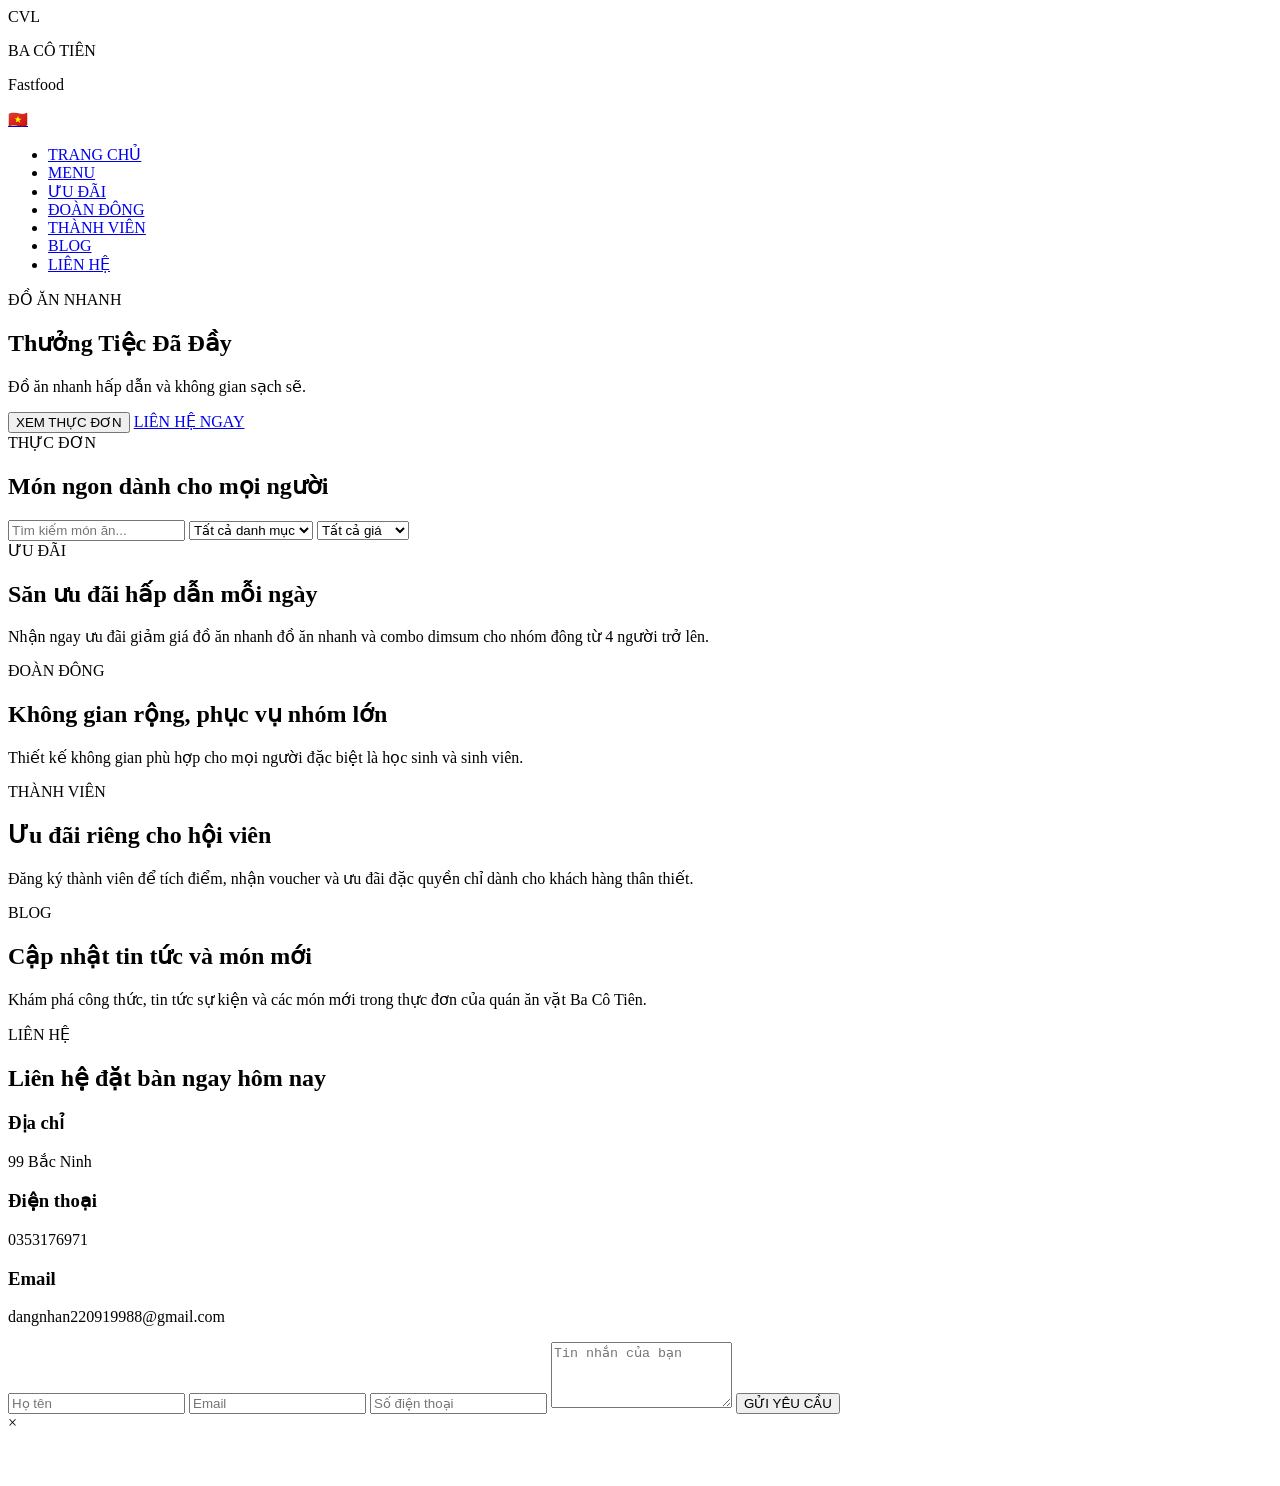
==== index.html @ 2cc50535 "mess" ====
<!DOCTYPE html>
<html lang="vi">
<head>
    <meta charset="UTF-8">
    <meta name="viewport" content="width=device-width, initial-scale=1.0">
    <title>BA CÔ TIÊN Premium</title>
    <link rel="stylesheet" href="css/style.css">
</head>
<body>
    <div class="topbar">
        <div class="brand">
            <div class="brand-icon">CVL</div>
            <div>
                <p class="brand-label">BA CÔ TIÊN</p>
                <p class="brand-sub">Fastfood</p>
            </div>
        </div>
        <a href="#" class="lang-btn">🇻🇳</a>
    </div>

    <header class="site-header">
        <nav class="main-nav">
            <ul>
                <li><a href="#home">TRANG CHỦ</a></li>
                <li><a href="#menu">MENU</a></li>
                <li><a href="#offers">ƯU ĐÃI</a></li>
                <li><a href="#groups">ĐOÀN ĐÔNG</a></li>
                <li><a href="#members">THÀNH VIÊN</a></li>
                <li><a href="#blog">BLOG</a></li>
                <li><a href="#contact">LIÊN HỆ</a></li>
            </ul>
        </nav>
    </header>

    <main>
        <section class="hero" id="home">
            <div class="hero-inner">
                <div class="hero-copy">
                    <span class="hero-pill"> ĐỒ ĂN NHANH </span>
                    <h1>Thưởng Tiệc Đã Đầy</h1>
                    <p>Đồ ăn nhanh hấp dẫn và không gian sạch sẽ.</p>
                    <div class="hero-actions">
                        <button id="view-menu-btn" type="button" class="btn btn-primary">XEM THỰC ĐƠN</button>
                        <a href="#contact" class="btn btn-secondary">LIÊN HỆ NGAY</a>
                    </div>
                </div>
                <div class="hero-visual">
                    <div class="visual-panel">
                        <div class="basket-stack">
                            <div class="basket basket-1"></div>
                            <div class="basket basket-2"></div>
                            <div class="basket basket-3"></div>
                            <div class="basket basket-4"></div>
                            <div class="basket basket-5"></div>
                            <div class="basket basket-6"></div>
                        </div>
                        <div class="seafood-plate"></div>
                    </div>
                </div>
            </div>
            <div class="hero-shadow"></div>
        </section>

        <section id="menu" class="menu">
            <div class="section-heading">
                <span>THỰC ĐƠN</span>
                <h2>Món ngon dành cho mọi người</h2>
            </div>
            <div class="filters">
                <input type="text" id="search" placeholder="Tìm kiếm món ăn...">
                <select id="category-filter">
                    <option value="">Tất cả danh mục</option>
                </select>
                <select id="price-filter">
                    <option value="">Tất cả giá</option>
                    <option value="low">Dưới 100k</option>
                    <option value="medium">100k - 200k</option>
                    <option value="high">Trên 200k</option>
                </select>
            </div>
            <div class="menu-list"></div>
        </section>

        <section id="offers" class="content-section">
            <div class="section-heading">
                <span>ƯU ĐÃI</span>
                <h2>Săn ưu đãi hấp dẫn mỗi ngày</h2>
            </div>
            <p>Nhận ngay ưu đãi giảm giá đồ ăn nhanh đồ ăn nhanh và combo dimsum cho nhóm đông từ 4 người trở lên.</p>
        </section>

        <section id="groups" class="content-section">
            <div class="section-heading">
                <span>ĐOÀN ĐÔNG</span>
                <h2>Không gian rộng, phục vụ nhóm lớn</h2>
            </div>
            <p>Thiết kế không gian phù hợp cho mọi người đặc biệt là học sinh và sinh viên.</p>
        </section>

        <section id="members" class="content-section">
            <div class="section-heading">
                <span>THÀNH VIÊN</span>
                <h2>Ưu đãi riêng cho hội viên</h2>
            </div>
            <p>Đăng ký thành viên để tích điểm, nhận voucher và ưu đãi đặc quyền chỉ dành cho khách hàng thân thiết.</p>
        </section>

        <section id="blog" class="content-section">
            <div class="section-heading">
                <span>BLOG</span>
                <h2>Cập nhật tin tức và món mới</h2>
            </div>
            <p>Khám phá công thức, tin tức sự kiện và các món mới trong thực đơn của quán ăn vặt Ba Cô Tiên.</p>
        </section>

        <section id="contact" class="content-section contact-section">
            <div class="section-heading">
                <span>LIÊN HỆ</span>
                <h2>Liên hệ đặt bàn ngay hôm nay</h2>
            </div>
            <div class="contact-grid">
                <div class="contact-info">
                    <h3>Địa chỉ</h3>
                    <p>99 Bắc Ninh</p>
                    <h3>Điện thoại</h3>
                    <p>0353176971</p>
                    <h3>Email</h3>
                    <p>dangnhan220919988@gmail.com</p>
                </div>
                <form class="contact-form">
                    <input type="text" placeholder="Họ tên" required>
                    <input type="email" placeholder="Email" required>
                    <input type="tel" placeholder="Số điện thoại" required>
                    <textarea rows="4" placeholder="Tin nhắn của bạn"></textarea>
                    <button type="submit" class="btn btn-primary">GỬI YÊU CẦU</button>
                </form>
            </div>
        </section>
    </main>

    <div id="dish-modal" class="modal">
        <div class="modal-content">
            <span class="close">&times;</span>
            <h2 id="modal-title"></h2>
            <img id="modal-image" src="" alt="">
            <p id="modal-description"></p>
            <p id="modal-price"></p>
        </div>
    </div>

    <script src="js/main.js"></script>
    <script src="js/api.js"></script>
    <script src="js/utils.js"></script>
</body>
</html>
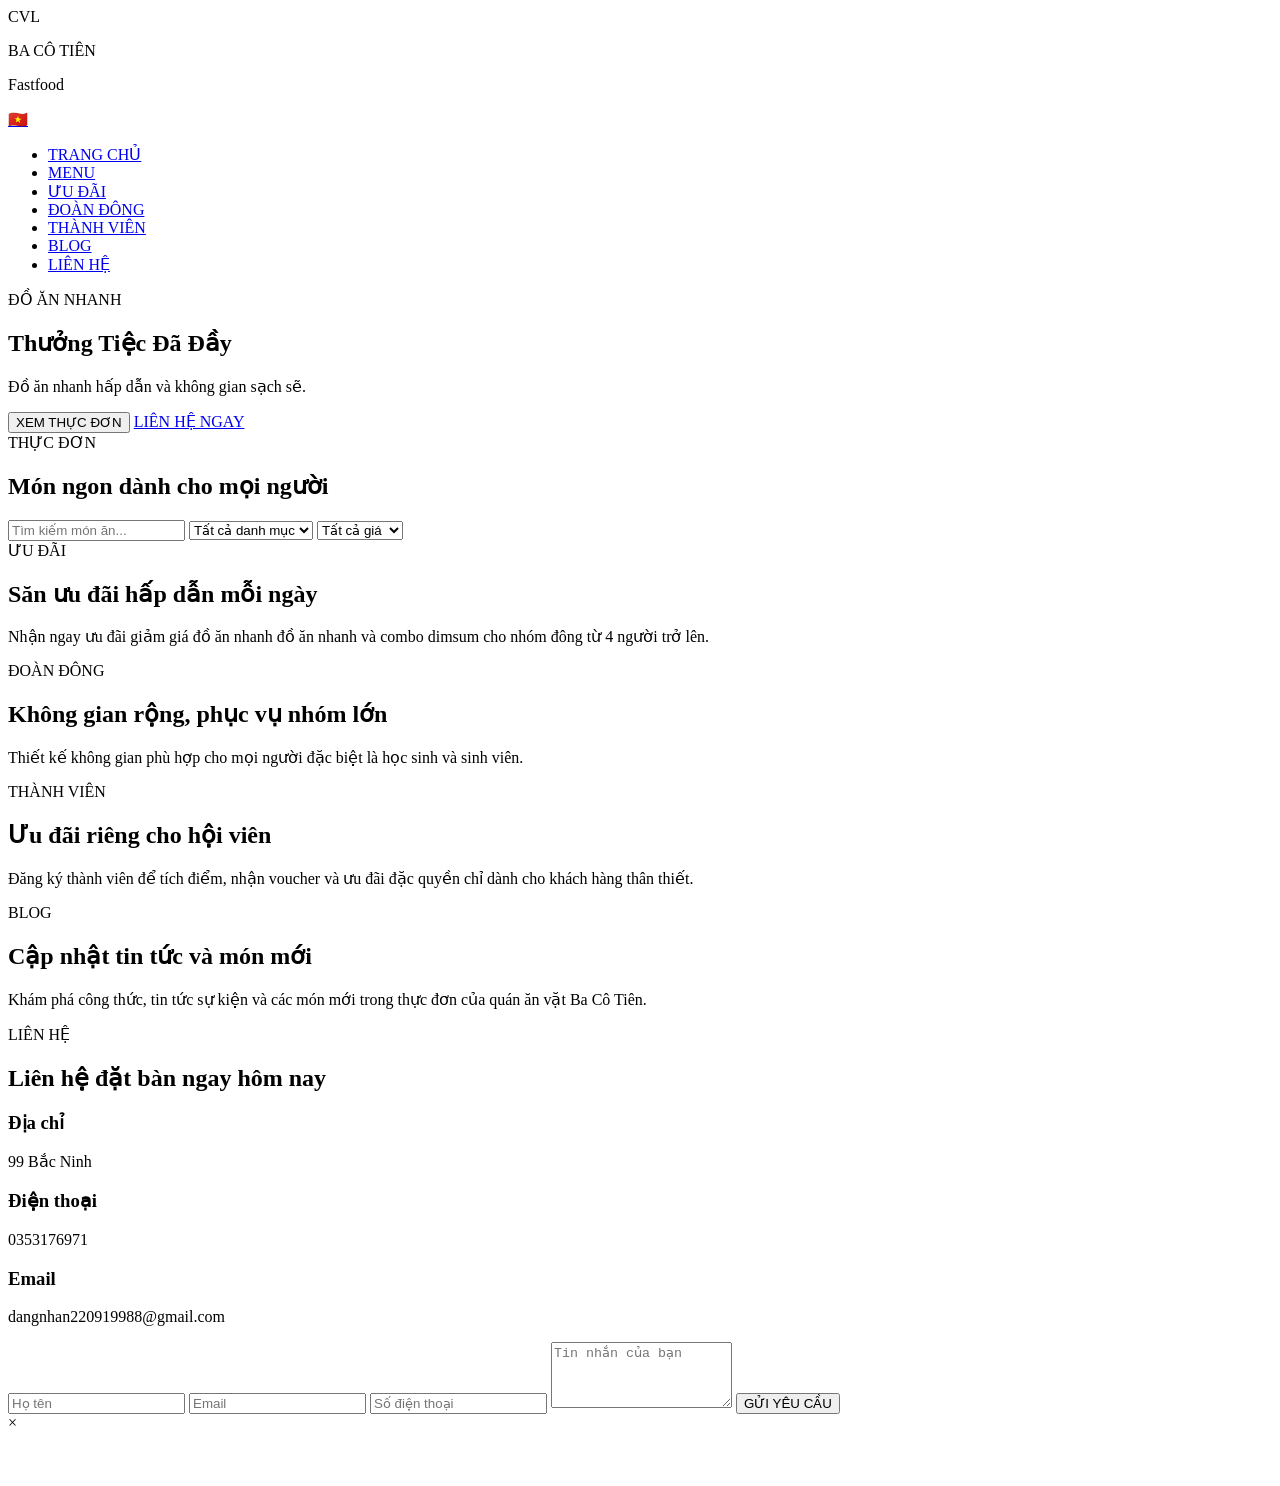
==== commit b1bdb140: "nhan" ====
--- a/index.html
+++ b/index.html
@@ -73,9 +73,8 @@
                 </select>
                 <select id="price-filter">
                     <option value="">Tất cả giá</option>
-                    <option value="low">Dưới 100k</option>
-                    <option value="medium">100k - 200k</option>
-                    <option value="high">Trên 200k</option>
+                    <option value="low">100k-400k</option>
+                    <option value="medium">Dưới 100K</option>
                 </select>
             </div>
             <div class="menu-list"></div>
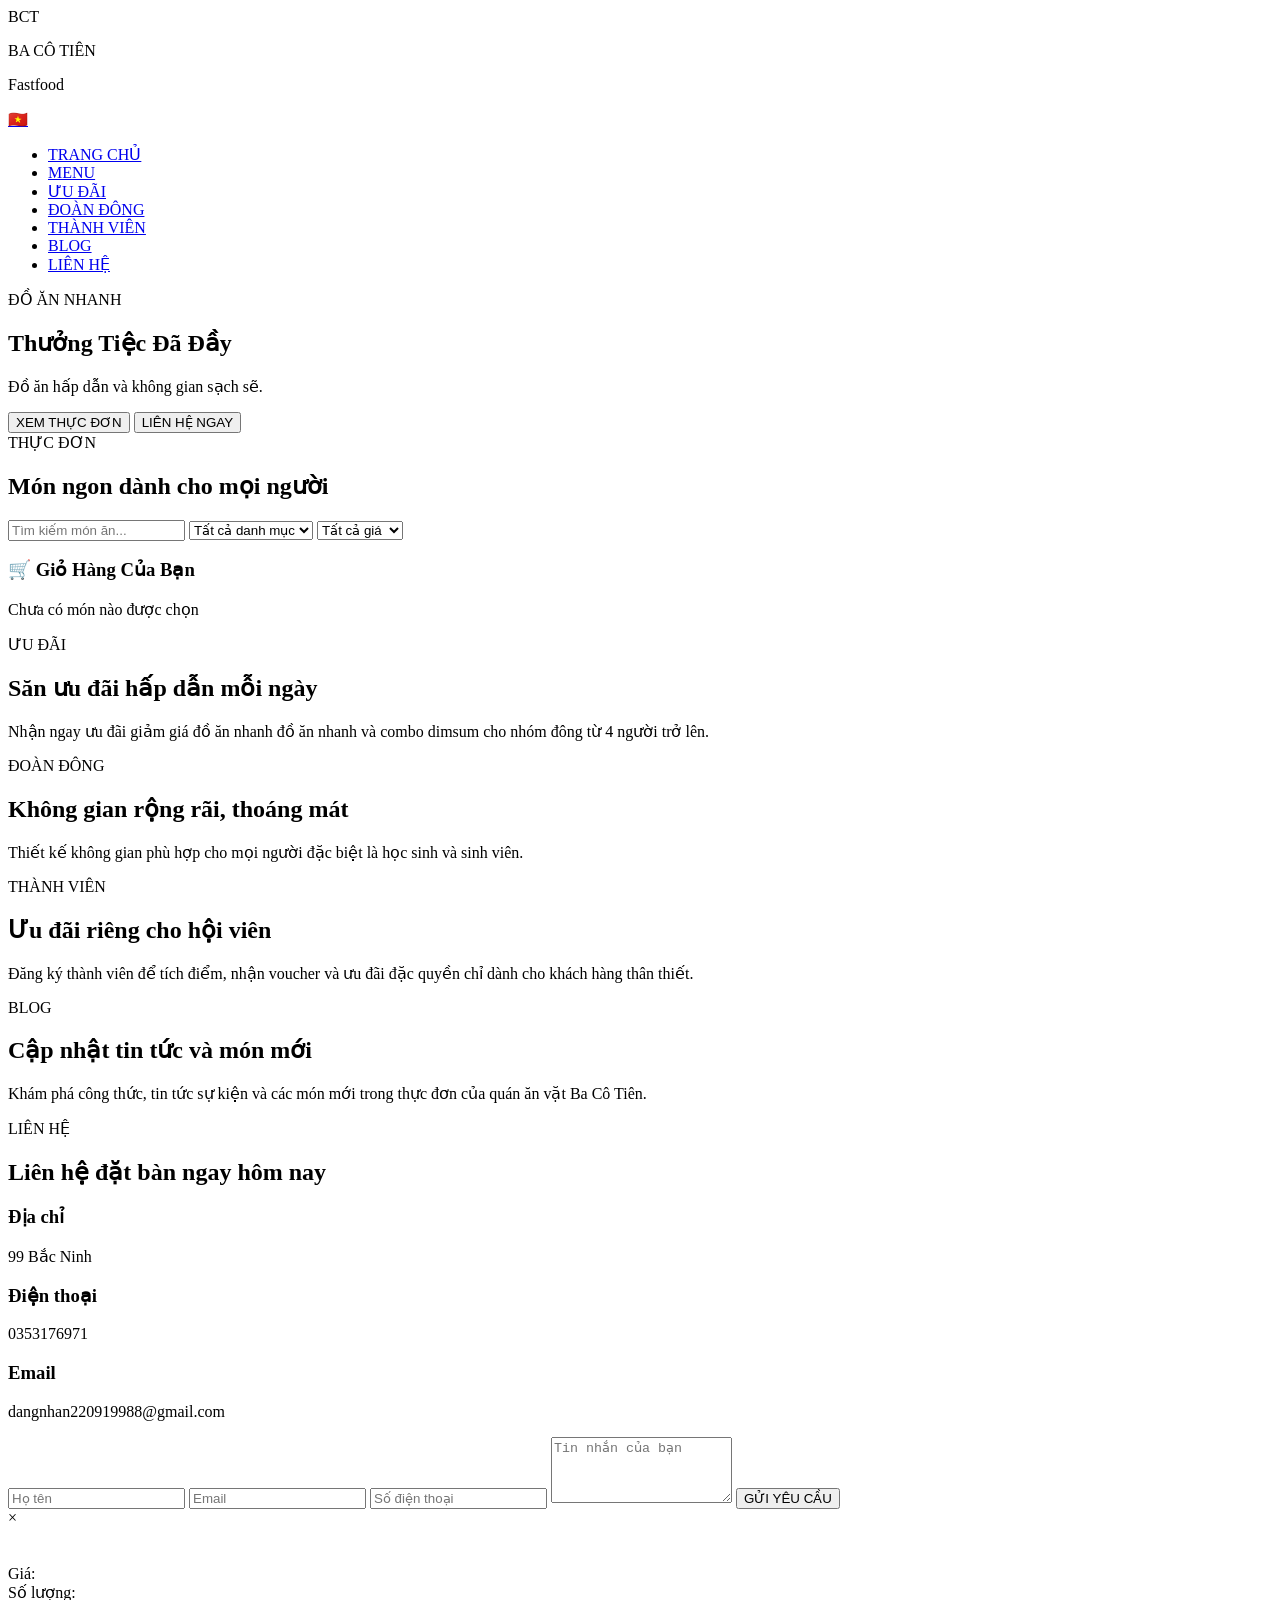
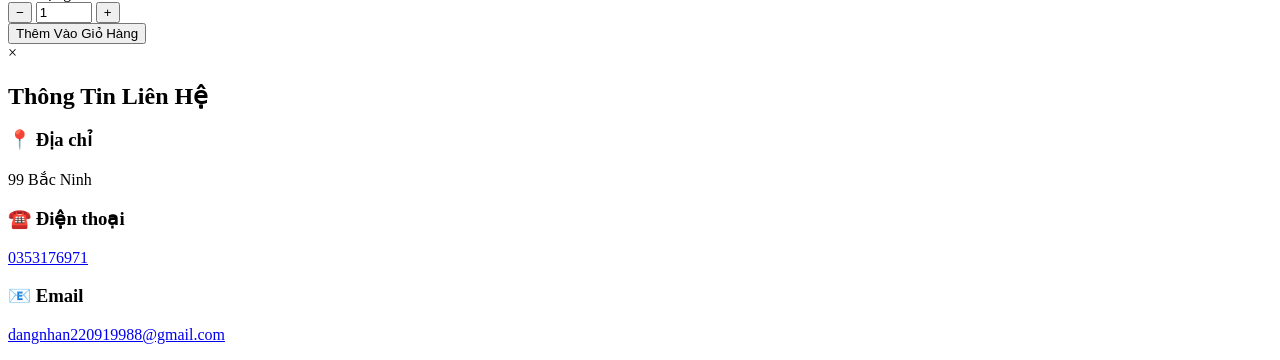
==== commit 2ac1f861: "update full project" ====
--- a/index.html
+++ b/index.html
@@ -9,7 +9,7 @@
 <body>
     <div class="topbar">
         <div class="brand">
-            <div class="brand-icon">CVL</div>
+            <div class="brand-icon">BCT</div>
             <div>
                 <p class="brand-label">BA CÔ TIÊN</p>
                 <p class="brand-sub">Fastfood</p>
@@ -38,10 +38,10 @@
                 <div class="hero-copy">
                     <span class="hero-pill"> ĐỒ ĂN NHANH </span>
                     <h1>Thưởng Tiệc Đã Đầy</h1>
-                    <p>Đồ ăn nhanh hấp dẫn và không gian sạch sẽ.</p>
+                    <p>Đồ ăn hấp dẫn và không gian sạch sẽ.</p>
                     <div class="hero-actions">
                         <button id="view-menu-btn" type="button" class="btn btn-primary">XEM THỰC ĐƠN</button>
-                        <a href="#contact" class="btn btn-secondary">LIÊN HỆ NGAY</a>
+                        <button id="contact-btn" type="button" class="btn btn-secondary">LIÊN HỆ NGAY</button>
                     </div>
                 </div>
                 <div class="hero-visual">
@@ -77,6 +77,25 @@
                     <option value="medium">Dưới 100K</option>
                 </select>
             </div>
+            
+            <!-- Cart Display Section -->
+            <div class="cart-section">
+                <div class="cart-header">
+                    <h3>🛒 Giỏ Hàng Của Bạn</h3>
+                    <button id="clear-cart-btn" class="btn-clear-cart" style="display: none;">Xóa Tất Cả</button>
+                </div>
+                <div id="cart-display" class="cart-items">
+                    <p class="cart-empty">Chưa có món nào được chọn</p>
+                </div>
+                <div id="cart-summary" class="cart-summary" style="display: none;">
+                    <div class="cart-total">
+                        <span>Tổng tiền:</span>
+                        <span id="total-price">0 VND</span>
+                    </div>
+                    <button id="checkout-btn" class="btn btn-primary btn-checkout">Đặt Hàng</button>
+                </div>
+            </div>
+            
             <div class="menu-list"></div>
         </section>
 
@@ -91,7 +110,7 @@
         <section id="groups" class="content-section">
             <div class="section-heading">
                 <span>ĐOÀN ĐÔNG</span>
-                <h2>Không gian rộng, phục vụ nhóm lớn</h2>
+                <h2>Không gian rộng rãi, thoáng mát</h2>
             </div>
             <p>Thiết kế không gian phù hợp cho mọi người đặc biệt là học sinh và sinh viên.</p>
         </section>
@@ -140,15 +159,59 @@
     <div id="dish-modal" class="modal">
         <div class="modal-content">
             <span class="close">&times;</span>
-            <h2 id="modal-title"></h2>
-            <img id="modal-image" src="" alt="">
-            <p id="modal-description"></p>
-            <p id="modal-price"></p>
+            <div class="modal-body">
+                <img id="modal-image" src="" alt="">
+                <div class="modal-details">
+                    <h2 id="modal-ti tle"></h2>
+                    <p id="modal-category" class="modal-category"></p>
+                    <p id="modal-availability" class="status"></p>
+                    <p id="modal-description" class="modal-description"></p>
+                    
+                    <div class="modal-footer">
+                        <div class="price-section">
+                            <span class="price-label">Giá:</span>
+                            <span id="modal-price" class="modal-price"></span>
+                        </div>
+                        
+                        <div class="quantity-section">
+                            <label for="quantity-input">Số lượng:</label>
+                            <div class="quantity-control">
+                                <button type="button" class="qty-btn" id="qty-minus">−</button>
+                                <input type="number" id="quantity-input" min="1" max="100" value="1">
+                                <button type="button" class="qty-btn" id="qty-plus">+</button>
+                            </div>
+                        </div>
+                        
+                        <button type="button" id="add-to-cart-btn" class="btn btn-primary btn-add-cart">Thêm Vào Giỏ Hàng</button>
+                    </div>
+                </div>
+            </div>
         </div>
     </div>
 
+    <div id="contact-modal" class="modal">
+        <div class="modal-content contact-modal-content">
+            <span class="close">&times;</span>
+            <h2>Thông Tin Liên Hệ</h2>
+            <div class="contact-modal-info">
+                <div class="contact-item">
+                    <h3>📍 Địa chỉ</h3>
+                    <p>99 Bắc Ninh</p>
+                </div>
+                <div class="contact-item">
+                    <h3>☎️ Điện thoại</h3>
+                    <p><a href="tel:0353176971">0353176971</a></p>
+                </div>
+                <div class="contact-item">
+                    <h3>📧 Email</h3>
+                    <p><a href="mailto:dangnhan220919988@gmail.com">dangnhan220919988@gmail.com</a></p>
+                </div>
+            </div>
+        </div>
+    </div>
+
     <script src="js/main.js"></script>
     <script src="js/api.js"></script>
-    <script src="js/utils.js"></script>
+    <script src="js/index.js"></script>
 </body>
 </html>
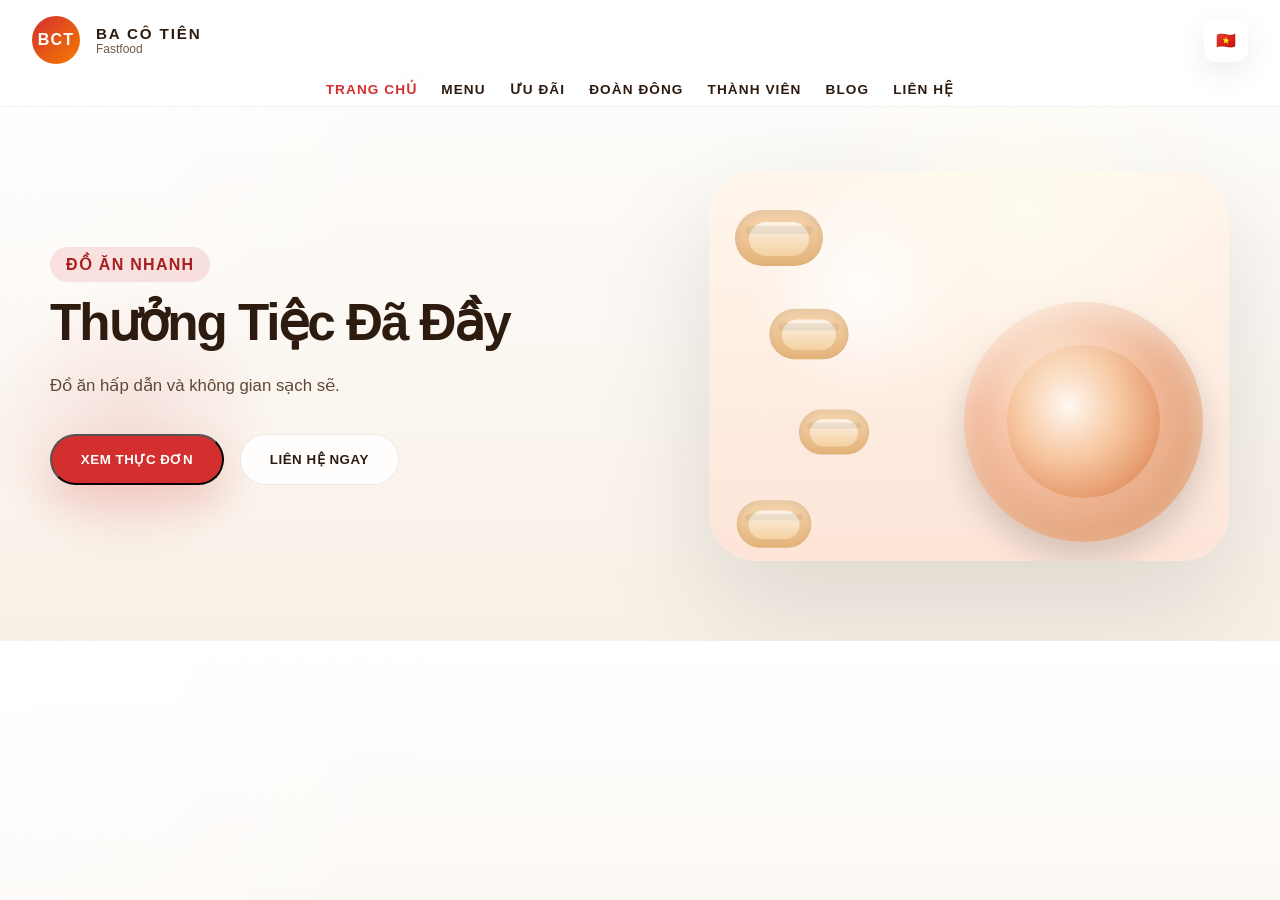
==== commit 4e8f5083: "Update stylesheet and script paths to uppercase" ====
--- a/index.html
+++ b/index.html
@@ -4,7 +4,7 @@
     <meta charset="UTF-8">
     <meta name="viewport" content="width=device-width, initial-scale=1.0">
     <title>BA CÔ TIÊN Premium</title>
-    <link rel="stylesheet" href="css/style.css">
+    <link rel="stylesheet" href="CSS/style.css">
 </head>
 <body>
     <div class="topbar">
@@ -210,8 +210,8 @@
         </div>
     </div>
 
-    <script src="js/main.js"></script>
-    <script src="js/api.js"></script>
-    <script src="js/index.js"></script>
+    <script src="JS/main.js"></script>
+    <script src="JS/api.js"></script>
+    <script src="JS/index.js"></script>
 </body>
-</html>+</html>
--- a/CSS/style.css
+++ b/CSS/style.css
@@ -0,0 +1,757 @@
+/* Main restaurant styles */
+
+:root {
+    --bg: #f8f0e6;
+    --card: #fff9f3;
+    --text: #2d1b10;
+    --accent: #d32f2f;
+    --accent-dark: #a71f1f;
+    --accent-soft: rgba(211, 47, 47, 0.12);
+    --muted: #6e5b48;
+}
+
+* {
+    box-sizing: border-box;
+}
+
+body {
+    margin: 0;
+    padding: 0;
+    font-family: 'Segoe UI', Tahoma, Geneva, Verdana, sans-serif;
+    color: var(--text);
+    background: radial-gradient(circle at top left, rgba(255,255,255,0.9), transparent 30%),
+                linear-gradient(180deg, #ffffff 0%, #f8f0e6 100%);
+}
+
+a {
+    text-decoration: none;
+}
+
+.topbar {
+    display: flex;
+    justify-content: space-between;
+    align-items: center;
+    padding: 1rem 2rem;
+    background: rgba(255,255,255,0.72);
+    backdrop-filter: blur(12px);
+}
+
+.brand {
+    display: flex;
+    align-items: center;
+    gap: 1rem;
+}
+
+.brand-icon {
+    width: 48px;
+    height: 48px;
+    border-radius: 50%;
+    background: linear-gradient(135deg, #d32f2f, #f57c00);
+    color: white;
+    display: grid;
+    place-items: center;
+    font-weight: 700;
+    letter-spacing: 0.08em;
+}
+
+.brand-label {
+    margin: 0;
+    font-size: 0.95rem;
+    font-weight: 700;
+    letter-spacing: 0.12em;
+}
+
+.brand-sub {
+    margin: 0;
+    font-size: 0.75rem;
+    color: var(--muted);
+}
+
+.lang-btn {
+    display: inline-flex;
+    align-items: center;
+    justify-content: center;
+    width: 44px;
+    height: 44px;
+    border-radius: 12px;
+    background: #fff;
+    box-shadow: 0 10px 30px rgba(0,0,0,0.08);
+}
+
+.site-header {
+    background: #fff;
+    padding: 0 2rem 0.5rem;
+    border-bottom: 1px solid rgba(0,0,0,0.05);
+}
+
+.main-nav ul {
+    list-style: none;
+    margin: 0;
+    padding: 0;
+    display: flex;
+    flex-wrap: wrap;
+    justify-content: center;
+    gap: 1.5rem;
+}
+
+.main-nav a {
+    color: var(--text);
+    text-transform: uppercase;
+    font-size: 0.85rem;
+    font-weight: 700;
+    letter-spacing: 0.08em;
+    transition: color 0.25s ease;
+}
+
+.main-nav a.active-nav,
+.main-nav a:hover {
+    color: var(--accent);
+}
+
+.hero {
+    position: relative;
+    overflow: hidden;
+    padding: 4rem 2rem 5rem;
+}
+
+.hero-inner {
+    max-width: 1180px;
+    margin: 0 auto;
+    display: grid;
+    grid-template-columns: 1.2fr 1fr;
+    gap: 2rem;
+    align-items: center;
+}
+
+.hero-copy {
+    z-index: 1;
+}
+
+.hero-pill {
+    display: inline-block;
+    background: rgba(211, 47, 47, 0.12);
+    color: var(--accent-dark);
+    padding: 0.5rem 1rem;
+    border-radius: 999px;
+    font-weight: 700;
+    letter-spacing: 0.08em;
+    margin-bottom: 1rem;
+}
+
+.hero h1 {
+    margin: 0;
+    font-size: clamp(3rem, 4vw, 5rem);
+    line-height: 0.96;
+    letter-spacing: -0.04em;
+}
+
+.hero p {
+    max-width: 560px;
+    margin: 1.5rem 0 2rem;
+    font-size: 1.05rem;
+    line-height: 1.8;
+    color: #5f4837;
+}
+
+.hero-actions {
+    display: flex;
+    gap: 1rem;
+    flex-wrap: wrap;
+}
+
+.btn {
+    display: inline-flex;
+    align-items: center;
+    justify-content: center;
+    padding: 1rem 1.8rem;
+    border-radius: 999px;
+    font-weight: 700;
+    letter-spacing: 0.04em;
+    transition: transform 0.3s ease, box-shadow 0.3s ease;
+}
+
+.btn:hover {
+    transform: translateY(-2px);
+}
+
+.btn-primary {
+    background: var(--accent);
+    color: #fff;
+    box-shadow: 0 18px 40px rgba(211, 47, 47, 0.18);
+}
+
+.btn-secondary {
+    background: rgba(255,255,255,0.88);
+    color: var(--text);
+    border: 1px solid rgba(0,0,0,0.08);
+}
+
+.hero-visual {
+    display: flex;
+    justify-content: center;
+    align-items: center;
+    position: relative;
+}
+
+.visual-panel {
+    width: min(520px, 100%);
+    aspect-ratio: 4 / 3;
+    background: radial-gradient(circle at 30% 30%, rgba(255,255,255,0.9), transparent 25%),
+                linear-gradient(180deg, #fff6ec 0%, #fde5d8 100%);
+    border-radius: 48px;
+    box-shadow: 0 40px 120px rgba(0,0,0,0.12);
+    position: relative;
+    overflow: hidden;
+}
+
+.basket-stack {
+    position: absolute;
+    left: 5%;
+    top: 10%;
+    display: grid;
+    gap: 0.75rem;
+}
+
+.basket {
+    width: 88px;
+    height: 56px;
+    border-radius: 28px;
+    background: linear-gradient(180deg, #f7d7b0 0%, #e3b27a 100%);
+    box-shadow: inset 0 4px 8px rgba(0,0,0,0.08);
+    position: relative;
+}
+
+.basket::before {
+    content: '';
+    position: absolute;
+    inset: 12px 14px 10px;
+    border-radius: 20px;
+    background: linear-gradient(180deg, #fdf3e7 0%, #f4d1a1 100%);
+}
+
+.basket::after {
+    content: '';
+    position: absolute;
+    left: 10px;
+    right: 10px;
+    top: 16px;
+    height: 8px;
+    border-radius: 999px;
+    background: rgba(0,0,0,0.06);
+}
+
+.basket-1 { transform: translate(0, 0) scale(1); }
+.basket-2 { transform: translate(30px, 28px) scale(0.9); }
+.basket-3 { transform: translate(55px, 58px) scale(0.8); }
+.basket-4 { transform: translate(-5px, 82px) scale(0.85); }
+.basket-5 { transform: translate(60px, 100px) scale(0.75); }
+.basket-6 { transform: translate(18px, 126px) scale(0.7); opacity: 0.92; }
+
+.seafood-plate {
+    position: absolute;
+    right: 5%;
+    bottom: 5%;
+    width: 46%;
+    aspect-ratio: 1 / 1;
+    border-radius: 50%;
+    background: radial-gradient(circle at 40% 40%, #ffe9d8, #f4bea1 38%, #d48f5e 100%);
+    box-shadow: inset 0 10px 25px rgba(255,255,255,0.48), 0 16px 32px rgba(0,0,0,0.16);
+}
+
+.seafood-plate::before {
+    content: '';
+    position: absolute;
+    inset: 18%;
+    border-radius: 50%;
+    background: radial-gradient(circle at 40% 40%, #fff8f1 0%, #f7c8a2 40%, #d77540 100%);
+}
+
+.hero-shadow {
+    position: absolute;
+    inset: 0;
+    background: radial-gradient(circle at 80% 20%, rgba(255, 252, 240, 0.8), transparent 18%),
+                radial-gradient(circle at 10% 60%, rgba(211, 47, 47, 0.1), transparent 12%);
+    pointer-events: none;
+}
+
+.menu {
+    max-width: 1180px;
+    margin: 0 auto;
+    padding: 3rem 2rem 4rem;
+}
+
+.section-hidden {
+    display: none !important;
+}
+
+.content-section {
+    max-width: 1180px;
+    margin: 0 auto;
+    padding: 3rem 2rem;
+    background: rgba(255,255,255,0.7);
+    border-radius: 32px;
+    box-shadow: 0 24px 70px rgba(0,0,0,0.04);
+    margin-top: 2rem;
+}
+
+.contact-section {
+    display: block;
+}
+
+.contact-grid {
+    display: grid;
+    grid-template-columns: 1fr 1fr;
+    gap: 2rem;
+    margin-top: 2rem;
+}
+
+.contact-info h3 {
+    margin: 1.25rem 0 0.5rem;
+}
+
+.contact-info p {
+    margin: 0.25rem 0 0.75rem;
+    color: #5f4837;
+}
+
+.contact-form {
+    display: grid;
+    gap: 1rem;
+}
+
+.contact-form input,
+.contact-form textarea {
+    width: 100%;
+    padding: 1rem 1.2rem;
+    border-radius: 18px;
+    border: 1px solid rgba(0,0,0,0.1);
+    font-size: 0.95rem;
+    color: var(--text);
+    background: white;
+    resize: vertical;
+}
+
+@media (max-width: 860px) {
+    .contact-grid {
+        grid-template-columns: 1fr;
+    }
+}
+
+.section-heading span {
+    display: inline-block;
+    text-transform: uppercase;
+    letter-spacing: 0.2em;
+    color: var(--accent);
+    font-weight: 700;
+    margin-bottom: 0.75rem;
+}
+
+.section-heading h2 {
+    margin: 0;
+    font-size: clamp(2rem, 2.4vw, 3rem);
+    line-height: 1.1;
+}
+
+.filters {
+    display: flex;
+    flex-wrap: wrap;
+    gap: 1rem;
+    margin: 2rem 0 1.5rem;
+}
+
+.filters input,
+.filters select {
+    flex: 1;
+    min-width: 220px;
+    border: 1px solid rgba(0,0,0,0.1);
+    border-radius: 14px;
+    padding: 1rem 1.2rem;
+    background: white;
+    color: var(--text);
+    box-shadow: 0 12px 30px rgba(0,0,0,0.04);
+}
+
+.menu-list {
+    display: grid;
+    grid-template-columns: repeat(auto-fit, minmax(260px, 1fr));
+    gap: 1.5rem;
+}
+
+.dish {
+    background: var(--card);
+    border-radius: 28px;
+    padding: 1.5rem;
+    border: 1px solid rgba(211, 47, 47, 0.08);
+    box-shadow: 0 16px 35px rgba(0,0,0,0.06);
+    text-align: center;
+    transition: all 0.3s ease;
+}
+
+.dish:hover {
+    transform: translateY(-8px);
+    box-shadow: 0 24px 50px rgba(211, 47, 47, 0.15);
+    border-color: rgba(211, 47, 47, 0.2);
+}
+
+.dish img {
+    width: 100%;
+    height: 180px;
+    object-fit: cover;
+    border-radius: 22px;
+    margin-bottom: 1rem;
+}
+
+.dish h3 {
+    margin: 0.5rem 0 0.35rem;
+}
+
+.dish-category {
+    margin: 0.2rem 0 0.8rem;
+    color: var(--accent-dark);
+    font-size: 0.9rem;
+    font-weight: 700;
+}
+
+.dish p {
+    margin: 0.4rem 0;
+    color: #6e5b48;
+}
+
+.dish-price {
+    margin: 0.6rem 0 0;
+    font-size: 1rem;
+    font-weight: 700;
+    color: var(--text);
+}
+
+.dish button,
+.btn-view-details {
+    margin-top: 1rem;
+    width: 100%;
+    border: none;
+    border-radius: 999px;
+    padding: 0.95rem;
+    background: var(--accent);
+    color: white;
+    font-weight: 700;
+    cursor: pointer;
+    transition: all 0.2s ease;
+}
+
+.dish button:hover,
+.btn-view-details:hover {
+    background: var(--accent-dark);
+    transform: scale(1.02);
+}
+
+.empty-state {
+    padding: 2rem;
+    text-align: center;
+    color: var(--muted);
+    background: rgba(255,255,255,0.8);
+    border-radius: 20px;
+    box-shadow: inset 0 4px 12px rgba(0,0,0,0.04);
+}
+
+.dish.unavailable {
+    opacity: 0.55;
+}
+
+.modal {
+    display: none;
+    position: fixed;
+    z-index: 20;
+    inset: 0;
+    background: rgba(0,0,0,0.5);
+    padding: 2rem;
+}
+
+.modal-content {
+    background: #fff;
+    max-width: 520px;
+    margin: auto;
+    border-radius: 28px;
+    padding: 2rem;
+    position: relative;
+    box-shadow: 0 24px 80px rgba(0,0,0,0.18);
+}
+
+.modal-content img {
+    width: 100%;
+    border-radius: 20px;
+    margin-bottom: 1rem;
+}
+
+.close {
+    position: absolute;
+    top: 1rem;
+    right: 1rem;
+    color: #666;
+    font-size: 1.5rem;
+    cursor: pointer;
+    transition: color 0.2s ease;
+}
+
+.close:hover {
+    color: var(--accent);
+}
+
+/* Modal Body Styles */
+.modal-body {
+    display: grid;
+    grid-template-columns: 1fr 1fr;
+    gap: 2rem;
+    align-items: start;
+}
+
+.modal-body > img {
+    width: 100%;
+    border-radius: 20px;
+    margin-bottom: 0;
+}
+
+.modal-details {
+    display: flex;
+    flex-direction: column;
+    gap: 1rem;
+}
+
+.modal-details h2 {
+    margin: 0;
+    font-size: 1.8rem;
+    line-height: 1.2;
+    color: var(--text);
+}
+
+.modal-category {
+    margin: 0;
+    color: var(--accent);
+    font-size: 0.9rem;
+    font-weight: 700;
+    text-transform: uppercase;
+    letter-spacing: 0.08em;
+}
+
+.modal-description {
+    margin: 0;
+    color: #6e5b48;
+    line-height: 1.6;
+    font-size: 0.95rem;
+}
+
+.status {
+    margin: 0;
+    padding: 0.5rem 1rem;
+    border-radius: 8px;
+    font-weight: 700;
+    display: inline-block;
+    width: fit-content;
+}
+
+.status.available {
+    background: rgba(76, 175, 80, 0.15);
+    color: #4caf50;
+}
+
+.status.unavailable {
+    background: rgba(211, 47, 47, 0.15);
+    color: var(--accent);
+}
+
+.modal-footer {
+    display: flex;
+    flex-direction: column;
+    gap: 1.5rem;
+    margin-top: 1rem;
+    padding-top: 1.5rem;
+    border-top: 1px solid rgba(0, 0, 0, 0.1);
+}
+
+.price-section {
+    display: flex;
+    align-items: center;
+    gap: 1rem;
+}
+
+.price-label {
+    color: #6e5b48;
+    font-weight: 600;
+}
+
+.modal-price {
+    font-size: 1.5rem;
+    font-weight: 700;
+    color: var(--accent);
+}
+
+.quantity-section {
+    display: flex;
+    flex-direction: column;
+    gap: 0.75rem;
+}
+
+.quantity-section label {
+    color: var(--text);
+    font-weight: 600;
+    font-size: 0.95rem;
+}
+
+.quantity-control {
+    display: flex;
+    align-items: center;
+    gap: 0.5rem;
+    border: 1px solid rgba(0, 0, 0, 0.1);
+    border-radius: 12px;
+    padding: 0.5rem;
+    background: rgba(255, 255, 255, 0.8);
+}
+
+.qty-btn {
+    width: 36px;
+    height: 36px;
+    border: none;
+    background: var(--accent-soft);
+    color: var(--accent);
+    border-radius: 8px;
+    font-size: 1.2rem;
+    cursor: pointer;
+    font-weight: 700;
+    transition: all 0.2s ease;
+    display: flex;
+    align-items: center;
+    justify-content: center;
+}
+
+.qty-btn:hover {
+    background: rgba(211, 47, 47, 0.25);
+    transform: scale(1.05);
+}
+
+#quantity-input {
+    flex: 1;
+    text-align: center;
+    border: none;
+    background: transparent;
+    font-size: 1rem;
+    font-weight: 600;
+    color: var(--text);
+}
+
+#quantity-input:focus {
+    outline: none;
+}
+
+.btn-add-cart {
+    width: 100%;
+    padding: 1rem !important;
+    font-size: 1rem;
+    margin-top: 0.5rem;
+}
+
+.btn-add-cart:disabled {
+    background: #ccc;
+    cursor: not-allowed;
+    box-shadow: none;
+}
+
+.btn-add-cart:disabled:hover {
+    transform: none;
+}
+
+/* Modal Responsiveness */
+@media (max-width: 600px) {
+    .modal-body {
+        grid-template-columns: 1fr;
+        gap: 1rem;
+    }
+    
+    .modal-content {
+        max-width: 100%;
+        padding: 1.5rem;
+    }
+    
+    .modal-details h2 {
+        font-size: 1.4rem;
+    }
+}
+
+@media (max-width: 960px) {
+    .hero-inner {
+        grid-template-columns: 1fr;
+    }
+
+    .hero {
+        padding-top: 2.5rem;
+    }
+}
+
+@media (max-width: 720px) {
+    .topbar,
+    .site-header,
+    .hero,
+    .menu {
+        padding-left: 1rem;
+        padding-right: 1rem;
+    }
+
+    .main-nav ul {
+        justify-content: center;
+        gap: 0.75rem;
+        flex-wrap: wrap;
+    }
+
+    .hero-copy {
+        text-align: center;
+    }
+
+    .hero-actions {
+        justify-content: center;
+    }
+}
+
+/* Contact Modal Styles */
+.contact-modal-content {
+    text-align: center;
+}
+
+.contact-modal-content h2 {
+    margin-bottom: 2rem;
+    color: var(--accent);
+}
+
+.contact-modal-info {
+    display: grid;
+    gap: 1.5rem;
+    text-align: left;
+}
+
+.contact-item {
+    padding: 1.5rem;
+    background: rgba(211, 47, 47, 0.08);
+    border-radius: 16px;
+    border-left: 4px solid var(--accent);
+}
+
+.contact-item h3 {
+    margin: 0 0 0.5rem 0;
+    color: var(--accent);
+    font-size: 1rem;
+}
+
+.contact-item p {
+    margin: 0;
+    color: var(--text);
+    font-size: 1rem;
+    font-weight: 600;
+}
+
+.contact-item a {
+    color: var(--accent);
+    text-decoration: none;
+    transition: color 0.3s ease;
+}
+
+.contact-item a:hover {
+    color: var(--accent-dark);
+    text-decoration: underline;
+}
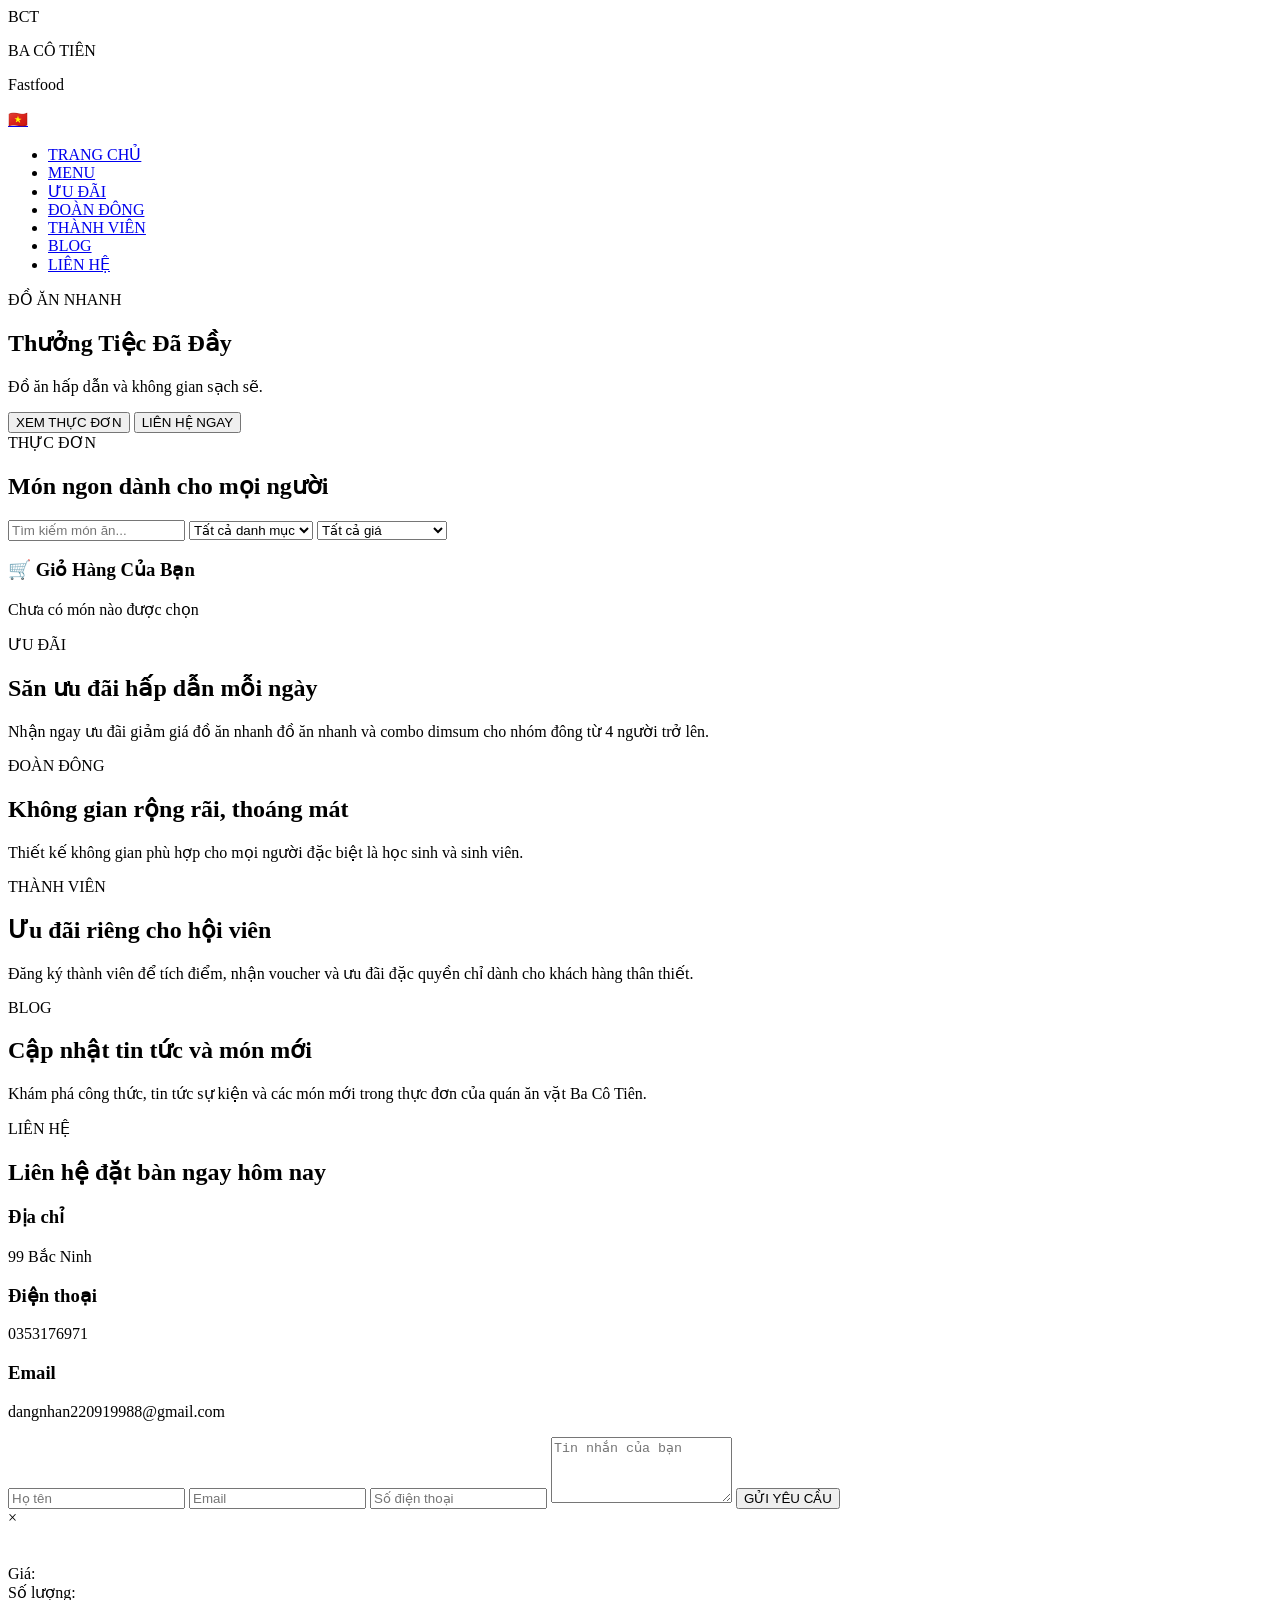
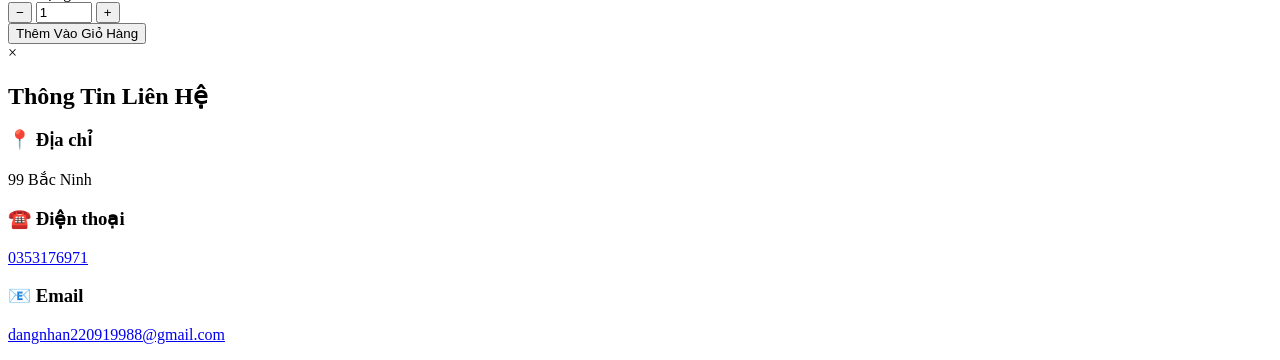
==== commit 18c3b01f: "update" ====
--- a/index.html
+++ b/index.html
@@ -4,7 +4,7 @@
     <meta charset="UTF-8">
     <meta name="viewport" content="width=device-width, initial-scale=1.0">
     <title>BA CÔ TIÊN Premium</title>
-    <link rel="stylesheet" href="CSS/style.css">
+    <link rel="stylesheet" href="css/style.css">
 </head>
 <body>
     <div class="topbar">
@@ -73,8 +73,9 @@
                 </select>
                 <select id="price-filter">
                     <option value="">Tất cả giá</option>
-                    <option value="low">100k-400k</option>
-                    <option value="medium">Dưới 100K</option>
+                    <option value="low">Dưới 100k</option>
+                    <option value="medium">Từ 100k đến 130k
+                    </option>
                 </select>
             </div>
             
@@ -210,8 +211,8 @@
         </div>
     </div>
 
-    <script src="JS/main.js"></script>
-    <script src="JS/api.js"></script>
-    <script src="JS/index.js"></script>
+    <script src="js/main.js"></script>
+    <script src="js/api.js"></script>
+    <script src="js/index.js"></script>
 </body>
-</html>
+</html>
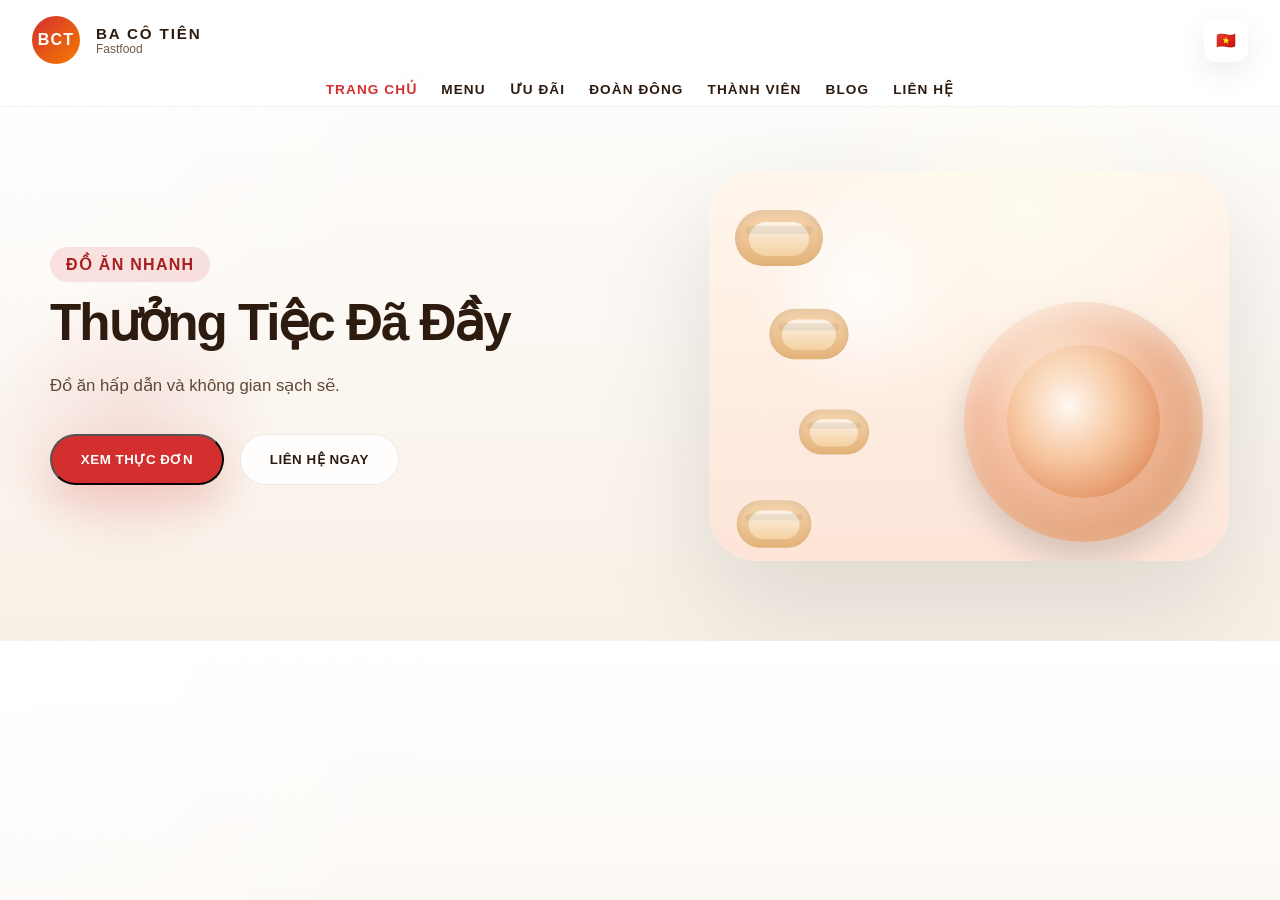
==== commit 45a11117: "Merge branch 'main' of https://github.com/dangnhan220919988-lgtm/foods" ====
--- a/index.html
+++ b/index.html
@@ -4,7 +4,7 @@
     <meta charset="UTF-8">
     <meta name="viewport" content="width=device-width, initial-scale=1.0">
     <title>BA CÔ TIÊN Premium</title>
-    <link rel="stylesheet" href="css/style.css">
+    <link rel="stylesheet" href="CSS/style.css">
 </head>
 <body>
     <div class="topbar">
@@ -211,8 +211,8 @@
         </div>
     </div>
 
-    <script src="js/main.js"></script>
-    <script src="js/api.js"></script>
-    <script src="js/index.js"></script>
+    <script src="JS/main.js"></script>
+    <script src="JS/api.js"></script>
+    <script src="JS/index.js"></script>
 </body>
-</html>+</html>
--- a/CSS/style.css
+++ b/CSS/style.css
@@ -0,0 +1,757 @@
+/* Main restaurant styles */
+
+:root {
+    --bg: #f8f0e6;
+    --card: #fff9f3;
+    --text: #2d1b10;
+    --accent: #d32f2f;
+    --accent-dark: #a71f1f;
+    --accent-soft: rgba(211, 47, 47, 0.12);
+    --muted: #6e5b48;
+}
+
+* {
+    box-sizing: border-box;
+}
+
+body {
+    margin: 0;
+    padding: 0;
+    font-family: 'Segoe UI', Tahoma, Geneva, Verdana, sans-serif;
+    color: var(--text);
+    background: radial-gradient(circle at top left, rgba(255,255,255,0.9), transparent 30%),
+                linear-gradient(180deg, #ffffff 0%, #f8f0e6 100%);
+}
+
+a {
+    text-decoration: none;
+}
+
+.topbar {
+    display: flex;
+    justify-content: space-between;
+    align-items: center;
+    padding: 1rem 2rem;
+    background: rgba(255,255,255,0.72);
+    backdrop-filter: blur(12px);
+}
+
+.brand {
+    display: flex;
+    align-items: center;
+    gap: 1rem;
+}
+
+.brand-icon {
+    width: 48px;
+    height: 48px;
+    border-radius: 50%;
+    background: linear-gradient(135deg, #d32f2f, #f57c00);
+    color: white;
+    display: grid;
+    place-items: center;
+    font-weight: 700;
+    letter-spacing: 0.08em;
+}
+
+.brand-label {
+    margin: 0;
+    font-size: 0.95rem;
+    font-weight: 700;
+    letter-spacing: 0.12em;
+}
+
+.brand-sub {
+    margin: 0;
+    font-size: 0.75rem;
+    color: var(--muted);
+}
+
+.lang-btn {
+    display: inline-flex;
+    align-items: center;
+    justify-content: center;
+    width: 44px;
+    height: 44px;
+    border-radius: 12px;
+    background: #fff;
+    box-shadow: 0 10px 30px rgba(0,0,0,0.08);
+}
+
+.site-header {
+    background: #fff;
+    padding: 0 2rem 0.5rem;
+    border-bottom: 1px solid rgba(0,0,0,0.05);
+}
+
+.main-nav ul {
+    list-style: none;
+    margin: 0;
+    padding: 0;
+    display: flex;
+    flex-wrap: wrap;
+    justify-content: center;
+    gap: 1.5rem;
+}
+
+.main-nav a {
+    color: var(--text);
+    text-transform: uppercase;
+    font-size: 0.85rem;
+    font-weight: 700;
+    letter-spacing: 0.08em;
+    transition: color 0.25s ease;
+}
+
+.main-nav a.active-nav,
+.main-nav a:hover {
+    color: var(--accent);
+}
+
+.hero {
+    position: relative;
+    overflow: hidden;
+    padding: 4rem 2rem 5rem;
+}
+
+.hero-inner {
+    max-width: 1180px;
+    margin: 0 auto;
+    display: grid;
+    grid-template-columns: 1.2fr 1fr;
+    gap: 2rem;
+    align-items: center;
+}
+
+.hero-copy {
+    z-index: 1;
+}
+
+.hero-pill {
+    display: inline-block;
+    background: rgba(211, 47, 47, 0.12);
+    color: var(--accent-dark);
+    padding: 0.5rem 1rem;
+    border-radius: 999px;
+    font-weight: 700;
+    letter-spacing: 0.08em;
+    margin-bottom: 1rem;
+}
+
+.hero h1 {
+    margin: 0;
+    font-size: clamp(3rem, 4vw, 5rem);
+    line-height: 0.96;
+    letter-spacing: -0.04em;
+}
+
+.hero p {
+    max-width: 560px;
+    margin: 1.5rem 0 2rem;
+    font-size: 1.05rem;
+    line-height: 1.8;
+    color: #5f4837;
+}
+
+.hero-actions {
+    display: flex;
+    gap: 1rem;
+    flex-wrap: wrap;
+}
+
+.btn {
+    display: inline-flex;
+    align-items: center;
+    justify-content: center;
+    padding: 1rem 1.8rem;
+    border-radius: 999px;
+    font-weight: 700;
+    letter-spacing: 0.04em;
+    transition: transform 0.3s ease, box-shadow 0.3s ease;
+}
+
+.btn:hover {
+    transform: translateY(-2px);
+}
+
+.btn-primary {
+    background: var(--accent);
+    color: #fff;
+    box-shadow: 0 18px 40px rgba(211, 47, 47, 0.18);
+}
+
+.btn-secondary {
+    background: rgba(255,255,255,0.88);
+    color: var(--text);
+    border: 1px solid rgba(0,0,0,0.08);
+}
+
+.hero-visual {
+    display: flex;
+    justify-content: center;
+    align-items: center;
+    position: relative;
+}
+
+.visual-panel {
+    width: min(520px, 100%);
+    aspect-ratio: 4 / 3;
+    background: radial-gradient(circle at 30% 30%, rgba(255,255,255,0.9), transparent 25%),
+                linear-gradient(180deg, #fff6ec 0%, #fde5d8 100%);
+    border-radius: 48px;
+    box-shadow: 0 40px 120px rgba(0,0,0,0.12);
+    position: relative;
+    overflow: hidden;
+}
+
+.basket-stack {
+    position: absolute;
+    left: 5%;
+    top: 10%;
+    display: grid;
+    gap: 0.75rem;
+}
+
+.basket {
+    width: 88px;
+    height: 56px;
+    border-radius: 28px;
+    background: linear-gradient(180deg, #f7d7b0 0%, #e3b27a 100%);
+    box-shadow: inset 0 4px 8px rgba(0,0,0,0.08);
+    position: relative;
+}
+
+.basket::before {
+    content: '';
+    position: absolute;
+    inset: 12px 14px 10px;
+    border-radius: 20px;
+    background: linear-gradient(180deg, #fdf3e7 0%, #f4d1a1 100%);
+}
+
+.basket::after {
+    content: '';
+    position: absolute;
+    left: 10px;
+    right: 10px;
+    top: 16px;
+    height: 8px;
+    border-radius: 999px;
+    background: rgba(0,0,0,0.06);
+}
+
+.basket-1 { transform: translate(0, 0) scale(1); }
+.basket-2 { transform: translate(30px, 28px) scale(0.9); }
+.basket-3 { transform: translate(55px, 58px) scale(0.8); }
+.basket-4 { transform: translate(-5px, 82px) scale(0.85); }
+.basket-5 { transform: translate(60px, 100px) scale(0.75); }
+.basket-6 { transform: translate(18px, 126px) scale(0.7); opacity: 0.92; }
+
+.seafood-plate {
+    position: absolute;
+    right: 5%;
+    bottom: 5%;
+    width: 46%;
+    aspect-ratio: 1 / 1;
+    border-radius: 50%;
+    background: radial-gradient(circle at 40% 40%, #ffe9d8, #f4bea1 38%, #d48f5e 100%);
+    box-shadow: inset 0 10px 25px rgba(255,255,255,0.48), 0 16px 32px rgba(0,0,0,0.16);
+}
+
+.seafood-plate::before {
+    content: '';
+    position: absolute;
+    inset: 18%;
+    border-radius: 50%;
+    background: radial-gradient(circle at 40% 40%, #fff8f1 0%, #f7c8a2 40%, #d77540 100%);
+}
+
+.hero-shadow {
+    position: absolute;
+    inset: 0;
+    background: radial-gradient(circle at 80% 20%, rgba(255, 252, 240, 0.8), transparent 18%),
+                radial-gradient(circle at 10% 60%, rgba(211, 47, 47, 0.1), transparent 12%);
+    pointer-events: none;
+}
+
+.menu {
+    max-width: 1180px;
+    margin: 0 auto;
+    padding: 3rem 2rem 4rem;
+}
+
+.section-hidden {
+    display: none !important;
+}
+
+.content-section {
+    max-width: 1180px;
+    margin: 0 auto;
+    padding: 3rem 2rem;
+    background: rgba(255,255,255,0.7);
+    border-radius: 32px;
+    box-shadow: 0 24px 70px rgba(0,0,0,0.04);
+    margin-top: 2rem;
+}
+
+.contact-section {
+    display: block;
+}
+
+.contact-grid {
+    display: grid;
+    grid-template-columns: 1fr 1fr;
+    gap: 2rem;
+    margin-top: 2rem;
+}
+
+.contact-info h3 {
+    margin: 1.25rem 0 0.5rem;
+}
+
+.contact-info p {
+    margin: 0.25rem 0 0.75rem;
+    color: #5f4837;
+}
+
+.contact-form {
+    display: grid;
+    gap: 1rem;
+}
+
+.contact-form input,
+.contact-form textarea {
+    width: 100%;
+    padding: 1rem 1.2rem;
+    border-radius: 18px;
+    border: 1px solid rgba(0,0,0,0.1);
+    font-size: 0.95rem;
+    color: var(--text);
+    background: white;
+    resize: vertical;
+}
+
+@media (max-width: 860px) {
+    .contact-grid {
+        grid-template-columns: 1fr;
+    }
+}
+
+.section-heading span {
+    display: inline-block;
+    text-transform: uppercase;
+    letter-spacing: 0.2em;
+    color: var(--accent);
+    font-weight: 700;
+    margin-bottom: 0.75rem;
+}
+
+.section-heading h2 {
+    margin: 0;
+    font-size: clamp(2rem, 2.4vw, 3rem);
+    line-height: 1.1;
+}
+
+.filters {
+    display: flex;
+    flex-wrap: wrap;
+    gap: 1rem;
+    margin: 2rem 0 1.5rem;
+}
+
+.filters input,
+.filters select {
+    flex: 1;
+    min-width: 220px;
+    border: 1px solid rgba(0,0,0,0.1);
+    border-radius: 14px;
+    padding: 1rem 1.2rem;
+    background: white;
+    color: var(--text);
+    box-shadow: 0 12px 30px rgba(0,0,0,0.04);
+}
+
+.menu-list {
+    display: grid;
+    grid-template-columns: repeat(auto-fit, minmax(260px, 1fr));
+    gap: 1.5rem;
+}
+
+.dish {
+    background: var(--card);
+    border-radius: 28px;
+    padding: 1.5rem;
+    border: 1px solid rgba(211, 47, 47, 0.08);
+    box-shadow: 0 16px 35px rgba(0,0,0,0.06);
+    text-align: center;
+    transition: all 0.3s ease;
+}
+
+.dish:hover {
+    transform: translateY(-8px);
+    box-shadow: 0 24px 50px rgba(211, 47, 47, 0.15);
+    border-color: rgba(211, 47, 47, 0.2);
+}
+
+.dish img {
+    width: 100%;
+    height: 180px;
+    object-fit: cover;
+    border-radius: 22px;
+    margin-bottom: 1rem;
+}
+
+.dish h3 {
+    margin: 0.5rem 0 0.35rem;
+}
+
+.dish-category {
+    margin: 0.2rem 0 0.8rem;
+    color: var(--accent-dark);
+    font-size: 0.9rem;
+    font-weight: 700;
+}
+
+.dish p {
+    margin: 0.4rem 0;
+    color: #6e5b48;
+}
+
+.dish-price {
+    margin: 0.6rem 0 0;
+    font-size: 1rem;
+    font-weight: 700;
+    color: var(--text);
+}
+
+.dish button,
+.btn-view-details {
+    margin-top: 1rem;
+    width: 100%;
+    border: none;
+    border-radius: 999px;
+    padding: 0.95rem;
+    background: var(--accent);
+    color: white;
+    font-weight: 700;
+    cursor: pointer;
+    transition: all 0.2s ease;
+}
+
+.dish button:hover,
+.btn-view-details:hover {
+    background: var(--accent-dark);
+    transform: scale(1.02);
+}
+
+.empty-state {
+    padding: 2rem;
+    text-align: center;
+    color: var(--muted);
+    background: rgba(255,255,255,0.8);
+    border-radius: 20px;
+    box-shadow: inset 0 4px 12px rgba(0,0,0,0.04);
+}
+
+.dish.unavailable {
+    opacity: 0.55;
+}
+
+.modal {
+    display: none;
+    position: fixed;
+    z-index: 20;
+    inset: 0;
+    background: rgba(0,0,0,0.5);
+    padding: 2rem;
+}
+
+.modal-content {
+    background: #fff;
+    max-width: 520px;
+    margin: auto;
+    border-radius: 28px;
+    padding: 2rem;
+    position: relative;
+    box-shadow: 0 24px 80px rgba(0,0,0,0.18);
+}
+
+.modal-content img {
+    width: 100%;
+    border-radius: 20px;
+    margin-bottom: 1rem;
+}
+
+.close {
+    position: absolute;
+    top: 1rem;
+    right: 1rem;
+    color: #666;
+    font-size: 1.5rem;
+    cursor: pointer;
+    transition: color 0.2s ease;
+}
+
+.close:hover {
+    color: var(--accent);
+}
+
+/* Modal Body Styles */
+.modal-body {
+    display: grid;
+    grid-template-columns: 1fr 1fr;
+    gap: 2rem;
+    align-items: start;
+}
+
+.modal-body > img {
+    width: 100%;
+    border-radius: 20px;
+    margin-bottom: 0;
+}
+
+.modal-details {
+    display: flex;
+    flex-direction: column;
+    gap: 1rem;
+}
+
+.modal-details h2 {
+    margin: 0;
+    font-size: 1.8rem;
+    line-height: 1.2;
+    color: var(--text);
+}
+
+.modal-category {
+    margin: 0;
+    color: var(--accent);
+    font-size: 0.9rem;
+    font-weight: 700;
+    text-transform: uppercase;
+    letter-spacing: 0.08em;
+}
+
+.modal-description {
+    margin: 0;
+    color: #6e5b48;
+    line-height: 1.6;
+    font-size: 0.95rem;
+}
+
+.status {
+    margin: 0;
+    padding: 0.5rem 1rem;
+    border-radius: 8px;
+    font-weight: 700;
+    display: inline-block;
+    width: fit-content;
+}
+
+.status.available {
+    background: rgba(76, 175, 80, 0.15);
+    color: #4caf50;
+}
+
+.status.unavailable {
+    background: rgba(211, 47, 47, 0.15);
+    color: var(--accent);
+}
+
+.modal-footer {
+    display: flex;
+    flex-direction: column;
+    gap: 1.5rem;
+    margin-top: 1rem;
+    padding-top: 1.5rem;
+    border-top: 1px solid rgba(0, 0, 0, 0.1);
+}
+
+.price-section {
+    display: flex;
+    align-items: center;
+    gap: 1rem;
+}
+
+.price-label {
+    color: #6e5b48;
+    font-weight: 600;
+}
+
+.modal-price {
+    font-size: 1.5rem;
+    font-weight: 700;
+    color: var(--accent);
+}
+
+.quantity-section {
+    display: flex;
+    flex-direction: column;
+    gap: 0.75rem;
+}
+
+.quantity-section label {
+    color: var(--text);
+    font-weight: 600;
+    font-size: 0.95rem;
+}
+
+.quantity-control {
+    display: flex;
+    align-items: center;
+    gap: 0.5rem;
+    border: 1px solid rgba(0, 0, 0, 0.1);
+    border-radius: 12px;
+    padding: 0.5rem;
+    background: rgba(255, 255, 255, 0.8);
+}
+
+.qty-btn {
+    width: 36px;
+    height: 36px;
+    border: none;
+    background: var(--accent-soft);
+    color: var(--accent);
+    border-radius: 8px;
+    font-size: 1.2rem;
+    cursor: pointer;
+    font-weight: 700;
+    transition: all 0.2s ease;
+    display: flex;
+    align-items: center;
+    justify-content: center;
+}
+
+.qty-btn:hover {
+    background: rgba(211, 47, 47, 0.25);
+    transform: scale(1.05);
+}
+
+#quantity-input {
+    flex: 1;
+    text-align: center;
+    border: none;
+    background: transparent;
+    font-size: 1rem;
+    font-weight: 600;
+    color: var(--text);
+}
+
+#quantity-input:focus {
+    outline: none;
+}
+
+.btn-add-cart {
+    width: 100%;
+    padding: 1rem !important;
+    font-size: 1rem;
+    margin-top: 0.5rem;
+}
+
+.btn-add-cart:disabled {
+    background: #ccc;
+    cursor: not-allowed;
+    box-shadow: none;
+}
+
+.btn-add-cart:disabled:hover {
+    transform: none;
+}
+
+/* Modal Responsiveness */
+@media (max-width: 600px) {
+    .modal-body {
+        grid-template-columns: 1fr;
+        gap: 1rem;
+    }
+    
+    .modal-content {
+        max-width: 100%;
+        padding: 1.5rem;
+    }
+    
+    .modal-details h2 {
+        font-size: 1.4rem;
+    }
+}
+
+@media (max-width: 960px) {
+    .hero-inner {
+        grid-template-columns: 1fr;
+    }
+
+    .hero {
+        padding-top: 2.5rem;
+    }
+}
+
+@media (max-width: 720px) {
+    .topbar,
+    .site-header,
+    .hero,
+    .menu {
+        padding-left: 1rem;
+        padding-right: 1rem;
+    }
+
+    .main-nav ul {
+        justify-content: center;
+        gap: 0.75rem;
+        flex-wrap: wrap;
+    }
+
+    .hero-copy {
+        text-align: center;
+    }
+
+    .hero-actions {
+        justify-content: center;
+    }
+}
+
+/* Contact Modal Styles */
+.contact-modal-content {
+    text-align: center;
+}
+
+.contact-modal-content h2 {
+    margin-bottom: 2rem;
+    color: var(--accent);
+}
+
+.contact-modal-info {
+    display: grid;
+    gap: 1.5rem;
+    text-align: left;
+}
+
+.contact-item {
+    padding: 1.5rem;
+    background: rgba(211, 47, 47, 0.08);
+    border-radius: 16px;
+    border-left: 4px solid var(--accent);
+}
+
+.contact-item h3 {
+    margin: 0 0 0.5rem 0;
+    color: var(--accent);
+    font-size: 1rem;
+}
+
+.contact-item p {
+    margin: 0;
+    color: var(--text);
+    font-size: 1rem;
+    font-weight: 600;
+}
+
+.contact-item a {
+    color: var(--accent);
+    text-decoration: none;
+    transition: color 0.3s ease;
+}
+
+.contact-item a:hover {
+    color: var(--accent-dark);
+    text-decoration: underline;
+}
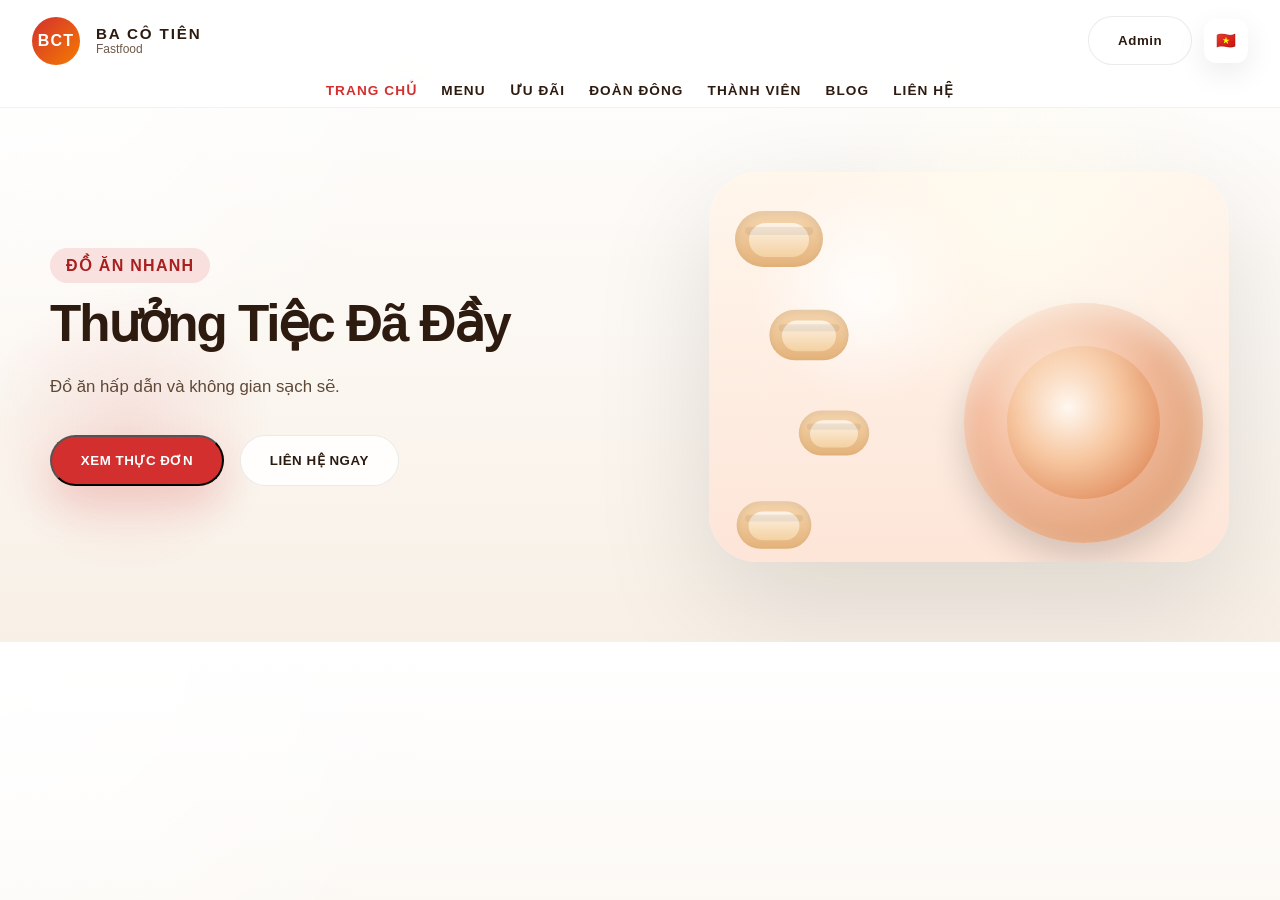
==== commit a71454ae: "update" ====
--- a/index.html
+++ b/index.html
@@ -15,7 +15,10 @@
                 <p class="brand-sub">Fastfood</p>
             </div>
         </div>
-        <a href="#" class="lang-btn">🇻🇳</a>
+        <div class="topbar-actions">
+            <button id="admin-login-btn" type="button" class="btn btn-secondary">Admin</button>
+            <a href="#" class="lang-btn">🇻🇳</a>
+        </div>
     </div>
 
     <header class="site-header">
@@ -211,6 +214,21 @@
         </div>
     </div>
 
+    <div id="admin-login-modal" class="modal">
+        <div class="modal-content login-modal-content">
+            <span class="close">&times;</span>
+            <h2>Đăng nhập Admin</h2>
+            <form id="admin-login-form">
+                <label for="admin-username">Tên đăng nhập</label>
+                <input type="text" id="admin-username" placeholder="bacotien" required>
+                <label for="admin-password">Mật khẩu</label>
+                <input type="password" id="admin-password" placeholder="123456" required>
+                <button type="submit" class="btn btn-primary">Đăng nhập</button>
+                <p id="admin-login-error" class="error-message"></p>
+            </form>
+        </div>
+    </div>
+
     <script src="JS/main.js"></script>
     <script src="JS/api.js"></script>
     <script src="JS/index.js"></script>
--- a/CSS/style.css
+++ b/CSS/style.css
@@ -725,6 +725,38 @@
     text-align: left;
 }
 
+.topbar-actions {
+    display: flex;
+    align-items: center;
+    gap: 0.75rem;
+}
+
+.login-modal-content form {
+    display: grid;
+    gap: 1rem;
+}
+
+.login-modal-content input {
+    width: 100%;
+    padding: 0.9rem 1rem;
+    border: 1px solid rgba(0,0,0,0.12);
+    border-radius: 16px;
+    font-size: 1rem;
+    color: var(--text);
+    background: #fafafa;
+}
+
+.login-modal-content label {
+    font-weight: 600;
+    color: #4a4033;
+}
+
+.error-message {
+    margin: 0;
+    color: #d32f2f;
+    font-size: 0.95rem;
+}
+
 .contact-item {
     padding: 1.5rem;
     background: rgba(211, 47, 47, 0.08);
